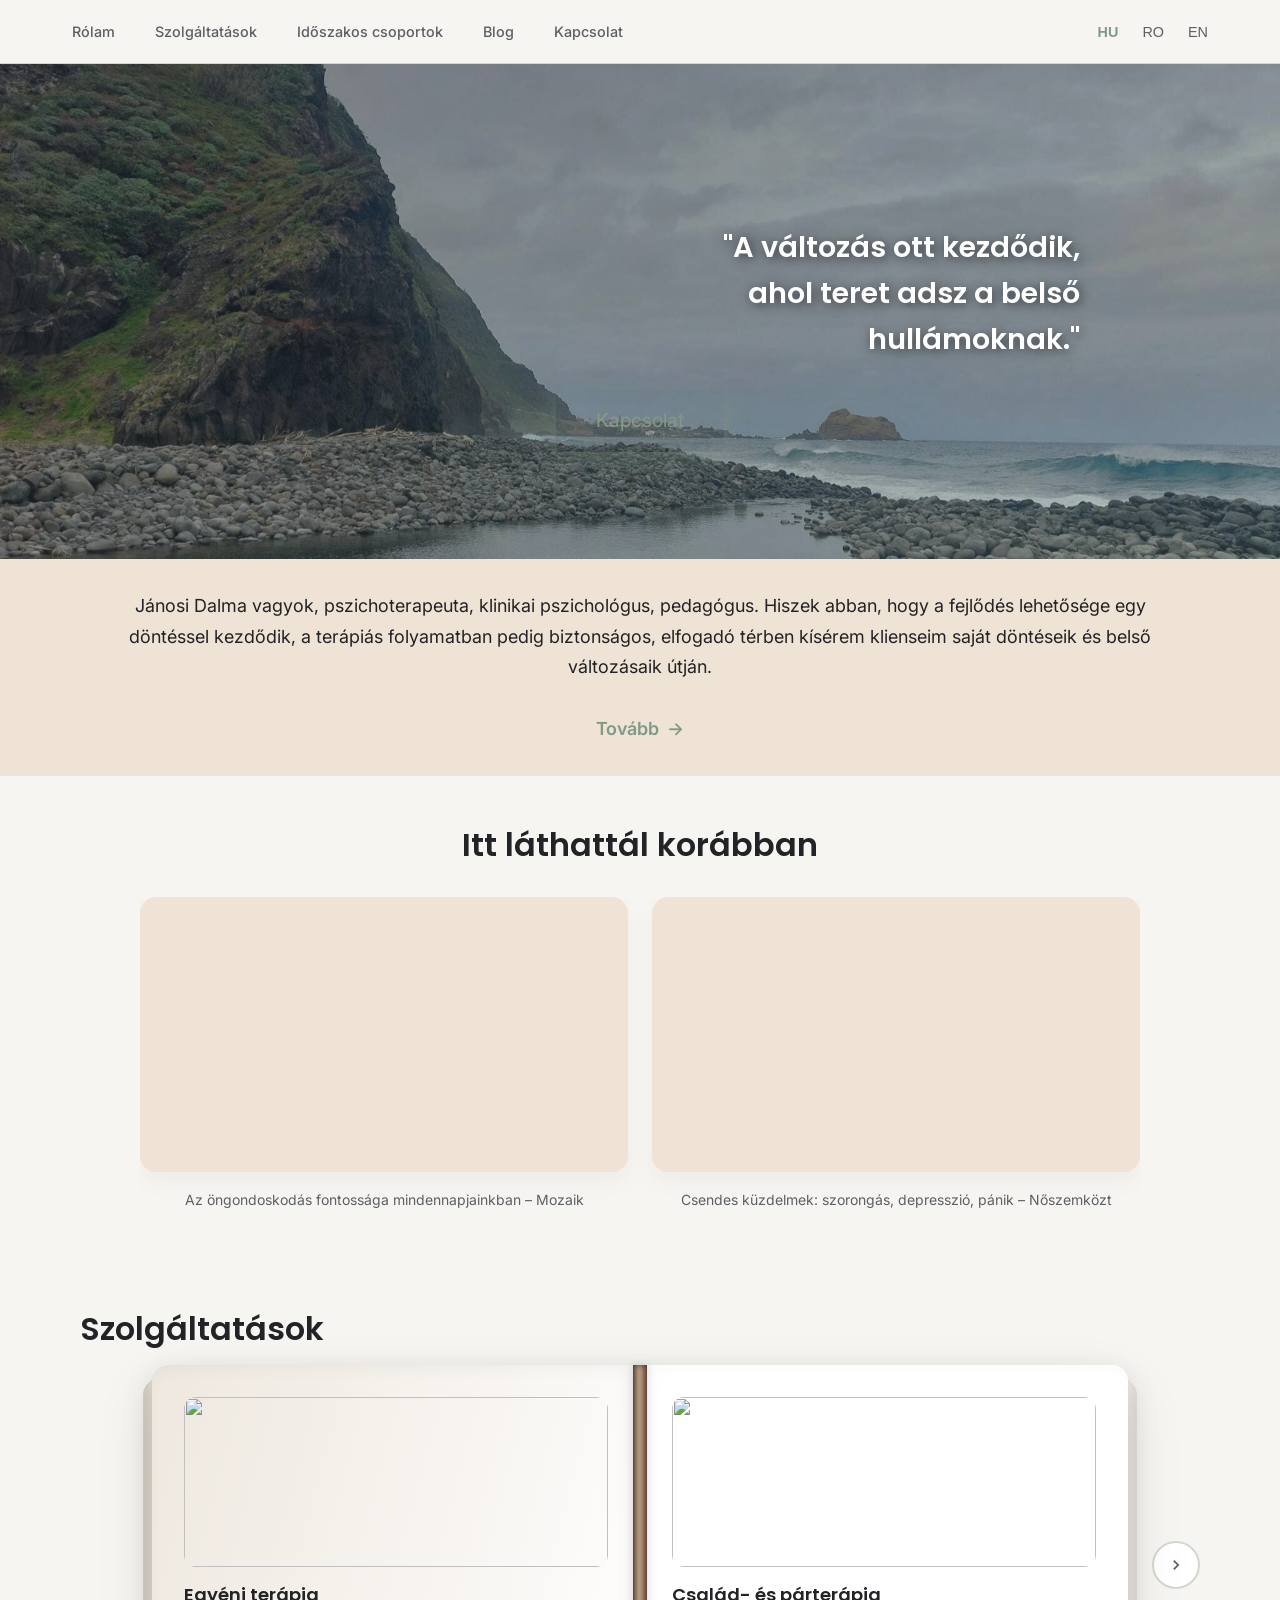
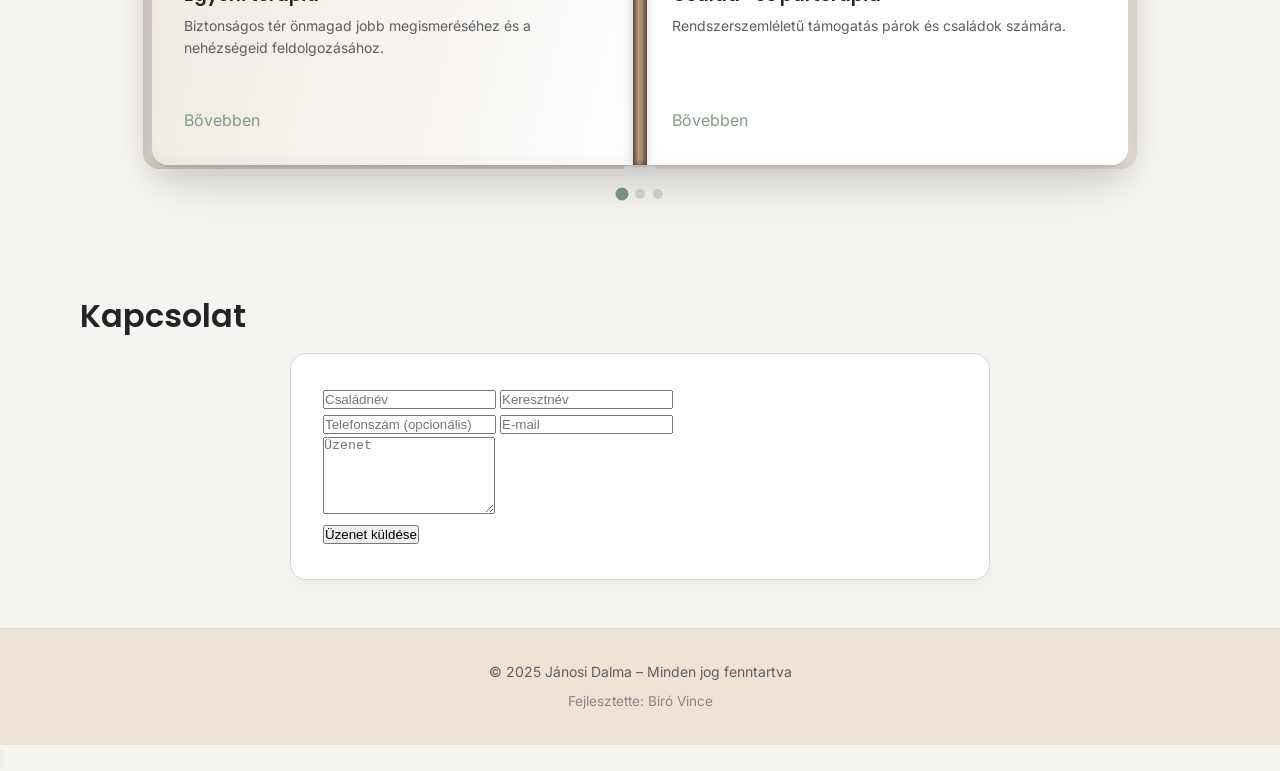
==== index.html @ b5131b72 "feat: szolgáltatások átstrukturálása, új oldalak és árak frissítése - Egyéni pszichoterápia + Egyéni" ====
<!DOCTYPE html>
<html lang="hu">
<head>
  <meta charset="UTF-8">
  <meta name="viewport" content="width=device-width, initial-scale=1.0">
  <meta name="description" content="Dr. Jánosi Dalma - Pszichoterapeuta, klinikai pszichológus. Rendszerszemléletű családterápia, egyéni és párterápia Marosvásárhelyen és online.">
  <meta name="keywords" content="pszichoterápia, családterápia, párterápia, online terápia, Marosvásárhely">
  <meta name="author" content="Dr. Jánosi Dalma">
  
  <!-- Resource Hints for Performance -->
  <link rel="dns-prefetch" href="https://fonts.googleapis.com">
  <link rel="dns-prefetch" href="https://cdn.jsdelivr.net">
  <link rel="preconnect" href="https://fonts.googleapis.com" crossorigin>
  <link rel="preconnect" href="https://fonts.gstatic.com" crossorigin>
  
  <!-- Preload Critical Assets -->
  <link rel="preload" href="css/main.css" as="style">
  <link rel="preload" href="js/main.js" as="script">
  <link rel="preload" href="lang.json" as="fetch" crossorigin>
  
  <!-- Open Graph meta tags -->
  <meta property="og:title" content="Dr. Jánosi Dalma - Pszichoterápia">
  <meta property="og:description" content="Rendszerszemléletű családterápia, egyéni és párterápia">
  <meta property="og:type" content="website">
  <meta property="og:url" content="https://yourdomain.com">
  <meta property="og:image" content="images/og-image.jpg">
  
  <!-- Theme Color -->
  <meta name="theme-color" content="#819A88">
  
  <title data-key="meta_title">Pszichoterápia – Jánosi Dalma</title>
  
  <!-- Critical CSS Inline (if needed) -->
  <style>
    /* Critical CSS for above-the-fold content */
    :root {
      --bg-main: #F7F5F2;
      --text-main: #222326;
      --accent-main: #819A88;
    }
    body { 
      margin: 0; 
      font-family: -apple-system, BlinkMacSystemFont, "Segoe UI", sans-serif;
      background: var(--bg-main);
      color: var(--text-main);
    }
    .header {
      position: sticky;
      top: 0;
      background: var(--bg-main);
      z-index: 1020;
    }
  </style>
  
  <!-- Main CSS -->
  <link rel="stylesheet" href="css/main.css">
  
  <!-- Favicon -->
  <link rel="icon" type="image/png" href="images/favicon.png">
  <link rel="apple-touch-icon" href="images/apple-touch-icon.png">
</head>

<body>

<!-- Skip Link for Accessibility -->
<a href="#main-content" class="skip-link">Ugrás a tartalomhoz</a>

<!-- HEADER -->
<header class="header">
  <div class="container header-inner">

    <nav class="nav-desktop nav-left">
      <a href="about.html" data-key="nav_about">Rólam</a>
      <a href="#services" data-key="nav_services">Szolgáltatások</a>
      <a href="service/periodic-groups.html" data-key="nav_periodic">Időszakos csoportok</a>
      <a href="./blog.html" data-key="nav_blog">Blog</a>
      <a href="#contact" data-key="nav_contact">Kapcsolat</a>
    </nav>

    <!-- NYELVVÁLTÓ -->
    <div class="lang-switcher">
      <button data-lang="hu" aria-label="Magyar">HU</button>
      <button data-lang="ro" aria-label="Română">RO</button>
      <button data-lang="en" aria-label="English">EN</button>
    </div>

    <button class="nav-toggle" id="menuBtn" aria-label="Menü megnyitása" aria-expanded="false">
      <svg class="hamburger-icon" viewBox="0 0 24 24" width="28" height="28">
        <path class="line line-1" d="M3 6h18"/>
        <path class="line line-2" d="M3 12h18"/>
        <path class="line line-3" d="M3 18h18"/>
      </svg>
    </button>
  </div>

  <nav class="nav-mobile" id="mobileMenu" aria-label="Mobil navigáció">
    <a href="about.html" data-key="nav_about">Rólam</a>
    <a href="#services" data-key="nav_services">Szolgáltatások</a>
    <a href="service/periodic-groups.html" data-key="nav_periodic">Időszakos csoportok</a>
    <a href="blog.html" data-key="nav_blog">Blog</a>
    <a href="#contact" data-key="nav_contact">Kapcsolat</a>
  </nav>
</header>

<!-- HERO - Teljes szélességű háttérkép -->
<section id="about" class="hero" style="background-image: url('images/profile.jpg');" role="banner">
  <div class="hero-overlay"></div>
  <div class="container hero-content">
    <a href="#contact" class="btn btn-primary btn-large hero-main-btn" data-key="hero_button">Kapcsolat</a>
    <div class="slogan-box">
      <p data-key="hero_slogan">"A változás ott kezdődik, ahol teret adsz magadnak."</p>
    </div>
  </div>
</section>

<!-- AFFIRMATION - Rövid bemutatkozó + Tovább link -->
<section class="affirmation" id="main-content">
  <div class="container">
    <p data-key="affirmation_intro">
      Jánosi Dalma vagyok, pszichoterapeuta, klinikai pszichológus, pedagógus. Hiszek abban, hogy a fejlődés lehetősége egy döntéssel kezdődik, a terápiás folyamatban pedig biztonságos, elfogadó térben kísérem klienseim saját döntéseik és belső változásaik útján.
    </p>
    <a href="about.html" class="read-more-link" data-key="read_more">Tovább</a>
  </div>
</section>

<!-- TV SZEREPLÉSEK -->
<section id="tv-appearances" class="tv-appearances">
  <div class="container">
    <h2 data-key="tv_title">Itt láthattál korábban</h2>
    <div class="video-carousel">
      <button class="carousel-btn carousel-prev hidden" aria-label="Előző videók">
        <svg xmlns="http://www.w3.org/2000/svg" viewBox="0 0 24 24" width="20" height="20"><path d="M15.41 7.41L14 6l-6 6 6 6 1.41-1.41L10.83 12z"/></svg>
      </button>
      <div class="carousel-window">
        <div class="carousel-track">

          <div class="video-item">
            <div class="video-wrapper">
              <iframe
                src="https://www.youtube-nocookie.com/embed/m9t6IFTTZJQ"
                title="Az öngondoskodás fontossága mindennapjainkban – Mozaik"
                allow="accelerometer; autoplay; clipboard-write; encrypted-media; gyroscope; picture-in-picture"
                allowfullscreen
                loading="lazy">
              </iframe>
            </div>
            <p class="video-caption">Az öngondoskodás fontossága mindennapjainkban – Mozaik</p>
          </div>

          <div class="video-item">
            <div class="video-wrapper">
              <iframe
                src="https://www.youtube-nocookie.com/embed/FPe6UmQHknk"
                title="Csendes küzdelmek: szorongás, depresszió, pánik – Nőszemközt"
                allow="accelerometer; autoplay; clipboard-write; encrypted-media; gyroscope; picture-in-picture"
                allowfullscreen
                loading="lazy">
              </iframe>
            </div>
            <p class="video-caption">Csendes küzdelmek: szorongás, depresszió, pánik – Nőszemközt</p>
          </div>

        </div>
      </div>
      <button class="carousel-btn carousel-next hidden" aria-label="Következő videók">
        <svg xmlns="http://www.w3.org/2000/svg" viewBox="0 0 24 24" width="20" height="20"><path d="M10 6L8.59 7.41 13.17 12l-4.58 4.59L10 18l6-6z"/></svg>
      </button>
    </div>
  </div>
</section>

<!-- SZOLGÁLTATÁSOK -->
<section id="services" class="services">
  <div class="container">
    <h2 data-key="services_title">Szolgáltatások</h2>

    <div class="book-wrapper">
      <button class="book-nav-btn book-prev hidden" aria-label="Előző oldal">
        <svg xmlns="http://www.w3.org/2000/svg" viewBox="0 0 24 24" width="20" height="20"><path d="M15.41 7.41L14 6l-6 6 6 6 1.41-1.41L10.83 12z"/></svg>
      </button>
      <div class="book-frame">
        <div class="book" id="servicesBook">
          <div class="book-page book-left" id="bookLeft"></div>
          <div class="book-page book-right-bg" id="bookRightBg"></div>
          <div class="book-spine-bar"></div>
          <div class="book-flip" id="bookFlip">
            <div class="book-flip-side book-flip-front" id="bookFlipFront"></div>
            <div class="book-flip-side book-flip-back" id="bookFlipBack"></div>
          </div>
        </div>
      </div>
      <button class="book-nav-btn book-next" aria-label="Következő oldal">
        <svg xmlns="http://www.w3.org/2000/svg" viewBox="0 0 24 24" width="20" height="20"><path d="M10 6L8.59 7.41 13.17 12l-4.58 4.59L10 18l6-6z"/></svg>
      </button>
    </div>
    <div class="book-dots" id="bookDots"></div>
    <div class="card-stack-wrapper" id="serviceCardStack"></div>
  </div>
</section>

<!-- KAPCSOLAT -->
<section id="contact" class="contact">
  <div class="container">
    <h2 data-key="contact_title">Kapcsolat</h2>

    <form id="contactForm" class="contact-form">

      <!-- Honeypot -->
      <div style="display:none;" aria-hidden="true">
        <label for="website">Ne töltsd ki ezt a mezőt</label>
        <input type="text" id="website" name="website" tabindex="-1" autocomplete="off">
      </div>

      <div class="form-row two-cols">
        <input type="text" name="lastname" data-key-placeholder="form_lastname" required aria-label="Családnév">
        <input type="text" name="firstname" data-key-placeholder="form_firstname" required aria-label="Keresztnév">
      </div>

      <div class="form-row two-cols">
        <input type="tel" name="phone" data-key-placeholder="form_phone" aria-label="Telefonszám">
        <input type="email" name="email" data-key-placeholder="form_email" required aria-label="E-mail cím">
      </div>

      <div class="form-row">
        <textarea name="message" rows="5" data-key-placeholder="form_message" required aria-label="Üzenet"></textarea>
      </div>

      <div class="form-row">
        <button type="submit" class="btn btn-primary form-submit" data-key="form_submit">Üzenet küldése</button>
      </div>

    </form>

  </div>
</section>

<!-- FOOTER -->
<footer class="footer">
  <div class="container">
    <span data-key="footer_text">© 2025 Jánosi Dalma – Minden jog fenntartva</span>
    <div class="footer-credit">
      <a href="mailto:birovince@yahoo.com" data-key="footer_dev"></a>
    </div>
  </div>
</footer>

<!-- Scripts - Async/Defer for Performance -->
<script src="js/main.js" defer></script>

</body>
</html>
---- css/main.css ----
/* ===================================================
   MAIN.CSS - Moduláris CSS összefoglaló
   Jánosi Dalma - Pszichoterápia Website
   =================================================== */

/* Inter font importálása a Google Fonts-ról */
@import url('https://fonts.googleapis.com/css2?family=Inter:wght@300;400;500;600;700&family=Poppins:wght@400;500;600;700&display=swap');

/* Alapvető stílusok és változók */
@import 'base.css';

/* Layout és szerkezet */
@import 'layout.css';

/* Újrafelhasználható komponensek */
@import 'components.css';

/* Utility clasok */
@import 'utilities.css';

/* ===================================================
   EGYÉNI KIEGÉSZÍTÉSEK
   =================================================== */

/* Smooth scroll enhancement */
html {
  scroll-padding-top: 80px;
}

/* Print styles */
@media print {
  .header,
  .footer,
  .theme-toggle,
  .nav-mobile,
  .lang-switcher {
    display: none !important;
  }
  
  body {
    background: white;
    color: black;
  }
  
  a {
    text-decoration: underline;
  }
}

/* Reduce motion for accessibility */
@media (prefers-reduced-motion: reduce) {
  *,
  *::before,
  *::after {
    animation-duration: 0.01ms !important;
    animation-iteration-count: 1 !important;
    transition-duration: 0.01ms !important;
  }
}

/* High contrast mode support */
@media (prefers-contrast: high) {
  :root {
    --border-subtle: #000;
    --shadow-soft: none;
    --shadow-medium: none;
  }
}

/* Scroll-to-top button */
.scroll-to-top {
  position: fixed;
  bottom: 2rem;
  left: 2rem;
  width: 50px;
  height: 50px;
  border-radius: 50%;
  background: var(--accent-main);
  border: none;
  cursor: pointer;
  display: none;
  align-items: center;
  justify-content: center;
  box-shadow: var(--shadow-medium);
  transition: all var(--transition-smooth);
  z-index: var(--z-fixed);
  opacity: 0;
}

.scroll-to-top.visible {
  display: flex;
  opacity: 1;
}

.scroll-to-top:hover {
  transform: translateY(-3px);
  background: var(--accent-hover);
}

.scroll-to-top svg {
  width: 24px;
  height: 24px;
  fill: white;
}

/* Custom scrollbar */
::-webkit-scrollbar {
  width: 12px;
  height: 12px;
}

::-webkit-scrollbar-track {
  background: var(--bg-main);
}

::-webkit-scrollbar-thumb {
  background: var(--accent-soft);
  border-radius: 6px;
  border: 2px solid var(--bg-main);
}

::-webkit-scrollbar-thumb:hover {
  background: var(--accent-main);
}

/* Firefox scrollbar */
* {
  scrollbar-width: thin;
  scrollbar-color: var(--accent-soft) var(--bg-main);
}

/* No results message */
.no-results {
  text-align: center;
  padding: var(--spacing-xl);
  color: var(--text-muted);
  font-size: var(--font-size-lg);
}

.no-results svg {
  width: 64px;
  height: 64px;
  margin: 0 auto var(--spacing-md);
  opacity: 0.3;
}

/* =================================================================
   SZOLGÁLTATÁS OLDALAK KIEGÉSZÍTÉSEK
   ================================================================= */

/* Bal oldali szöveges tartalom formázása */
.left p {
  font-size: 1.1rem;
  line-height: 1.7;
  margin-bottom: 1.5rem;
  text-align: justify;
  text-justify: inter-word;
}

/* Info-box h3 stílus */
.info-box h3 {
  font-family: "Poppins", sans-serif;
  font-size: 1.3rem;
  margin-top: 0;
  margin-bottom: 1rem;
}

.info-box p {
  margin: 0.8rem 0;
  font-size: 1rem;
  line-height: 1.6;
}

.info-box strong {
  color: var(--accent-main);
  font-weight: 600;
}

/* Mobilon info-box felül */
@media (max-width: 899px) {
  .two-columns {
    grid-template-columns: 1fr;
  }
}

/* =================================================================
   TV SZEREPLÉSEK SLIDER
   ================================================================= */

.tv-appearances {
  background: var(--bg-main);
}

.tv-appearances h2 {
  text-align: center;
  margin-bottom: var(--spacing-lg);
}

.video-carousel {
  display: flex;
  align-items: center;
  gap: var(--spacing-sm);
}

.carousel-window {
  flex: 1;
  overflow: hidden;
}

.carousel-track {
  display: flex;
  gap: var(--spacing-md);
  transition: transform 0.4s cubic-bezier(0.4, 0, 0.2, 1);
}

.video-item {
  flex-shrink: 0;
  min-width: 0;
}

.video-wrapper {
  position: relative;
  padding-bottom: 56.25%;
  height: 0;
  overflow: hidden;
  border-radius: var(--radius-card);
  background: var(--bg-beige);
  box-shadow: var(--shadow-soft);
}

.video-wrapper iframe {
  position: absolute;
  top: 0;
  left: 0;
  width: 100%;
  height: 100%;
  border: none;
}

.video-caption {
  text-align: center;
  margin-top: var(--spacing-sm);
  margin-bottom: 0;
  color: var(--text-muted);
  font-size: var(--font-size-sm);
}

.carousel-btn {
  flex-shrink: 0;
  background: var(--bg-surface);
  border: 2px solid var(--border-subtle);
  border-radius: 50%;
  width: 44px;
  height: 44px;
  display: flex;
  align-items: center;
  justify-content: center;
  cursor: pointer;
  transition: all var(--transition-smooth);
}

.carousel-btn:hover {
  background: var(--accent-main);
  border-color: var(--accent-main);
}

.carousel-btn svg {
  fill: var(--text-muted);
  transition: fill var(--transition-fast);
}

.carousel-btn:hover svg {
  fill: white;
}

.carousel-btn.hidden {
  visibility: hidden;
  pointer-events: none;
}

/* =================================================================
   SZOLGÁLTATÁSOK KÖNYV
   ================================================================= */

.book-wrapper {
  display: flex;
  align-items: center;
  gap: var(--spacing-md);
}

/* --- Keretező elem: lapszél-rétegek itt jelennek meg --- */
.book-frame {
  flex: 1;
  position: relative;
}

/* Bal oldal: már átforgatott lapok */
.book-frame::before {
  content: '';
  position: absolute;
  top: 5px;
  left: 0;
  width: calc(50% - 7px);
  height: calc(100% - 10px);
  background: linear-gradient(to right, #e8e2d8, #f0ece5);
  border-radius: var(--radius-card) 0 0 var(--radius-card);
  z-index: 0;
  box-shadow:
    -3px 3px 0 0 #e3ddd3,
    -6px 6px 0 0 #ddd7cc,
    -9px 9px 0 0 #d8d2c6;
}

/* Jobb oldal: még lapozatlan lapok */
.book-frame::after {
  content: '';
  position: absolute;
  top: 5px;
  right: 0;
  width: calc(50% - 7px);
  height: calc(100% - 10px);
  background: #f5f2ee;
  border-radius: 0 var(--radius-card) var(--radius-card) 0;
  z-index: 0;
  box-shadow:
    3px 3px 0 0 #f0ece7,
    6px 6px 0 0 #ece7e1,
    9px 9px 0 0 #e8e2db;
}

/* --- A könyv maga --- */
.book {
  position: relative;
  z-index: 1;
  display: flex;
  perspective: 2500px;
  min-height: 400px;
  border-radius: var(--radius-card);
  box-shadow:
    0 2px 0 0 rgba(0,0,0,0.06),
    0 10px 30px rgba(0,0,0,0.12),
    0 24px 60px rgba(0,0,0,0.10);
}

.book-page {
  flex: 1;
  padding: var(--spacing-lg);
  position: relative;
  z-index: 1;
}

.book-left {
  background: linear-gradient(105deg, #eee8df 0%, #f8f5f1 60%, var(--bg-surface) 100%);
  border-radius: var(--radius-card) 0 0 var(--radius-card);
  box-shadow: inset -8px 0 20px rgba(0,0,0,0.06);
}

.book-right-bg {
  background: var(--bg-surface);
  border-radius: 0 var(--radius-card) var(--radius-card) 0;
  box-shadow: inset 8px 0 20px rgba(0,0,0,0.03);
}

/* Könyvgerinc */
.book-spine-bar {
  position: absolute;
  top: 0;
  left: calc(50% - 7px);
  width: 14px;
  height: 100%;
  z-index: 8;
  pointer-events: none;
  background: linear-gradient(to right,
    #7a6454 0%,
    #a88870 20%,
    #c0a488 40%,
    #b89880 60%,
    #a07860 80%,
    #886050 100%
  );
  box-shadow:
    inset 3px 0 6px rgba(0,0,0,0.3),
    inset -3px 0 6px rgba(0,0,0,0.3),
    0 0 8px rgba(0,0,0,0.15);
}

/* Lapozó elem */
.book-flip {
  position: absolute;
  top: 0;
  height: 100%;
  width: 50%;
  transform-style: preserve-3d;
  transition: transform 0.7s cubic-bezier(0.645, 0.045, 0.355, 1);
  z-index: 10;
  display: none;
}

.book-flip-side {
  position: absolute;
  inset: 0;
  padding: var(--spacing-lg);
  backface-visibility: hidden;
  -webkit-backface-visibility: hidden;
}

.book-flip-front {
  background: var(--bg-surface);
  border-radius: 0 var(--radius-card) var(--radius-card) 0;
  box-shadow: inset 8px 0 20px rgba(0,0,0,0.03);
}

.book-flip-back {
  transform: rotateY(180deg);
  background: linear-gradient(105deg, #eee8df 0%, #f8f5f1 60%, var(--bg-surface) 100%);
  border-radius: var(--radius-card) 0 0 var(--radius-card);
  box-shadow: inset -8px 0 20px rgba(0,0,0,0.06);
}

/* Oldal tartalom */
.book-page-inner {
  display: flex;
  flex-direction: column;
  height: 100%;
}

.book-page-inner img {
  width: 100%;
  height: 170px;
  object-fit: cover;
  border-radius: var(--radius-md);
  margin-bottom: var(--spacing-sm);
}

.book-page-inner h3 {
  font-size: var(--font-size-lg);
  line-height: 1.3;
  margin-bottom: var(--spacing-xs);
}

.book-page-inner p {
  color: var(--text-muted);
  font-size: var(--font-size-sm);
  line-height: 1.6;
  flex: 1;
  margin-bottom: var(--spacing-sm);
}

.book-page-inner .btn {
  align-self: flex-start;
}

/* Navigáció */
.book-nav-btn {
  flex-shrink: 0;
  background: var(--bg-surface);
  border: 2px solid var(--border-subtle);
  border-radius: 50%;
  width: 48px;
  height: 48px;
  display: flex;
  align-items: center;
  justify-content: center;
  cursor: pointer;
  transition: all var(--transition-smooth);
}

.book-nav-btn:hover {
  background: var(--accent-main);
  border-color: var(--accent-main);
}

.book-nav-btn svg {
  fill: var(--text-muted);
  transition: fill var(--transition-fast);
}

.book-nav-btn:hover svg {
  fill: white;
}

.book-nav-btn.hidden {
  visibility: hidden;
  pointer-events: none;
}

/* Pontok */
.book-dots {
  display: flex;
  justify-content: center;
  gap: 0.5rem;
  margin-top: var(--spacing-md);
}

.book-dot {
  width: 10px;
  height: 10px;
  border-radius: 50%;
  background: var(--border-subtle);
  border: none;
  cursor: pointer;
  padding: 0;
  transition: background var(--transition-fast), transform var(--transition-fast);
}

.book-dot.active {
  background: var(--accent-main);
  transform: scale(1.3);
}

.book-dot:hover:not(.active) {
  background: var(--accent-soft);
}

@media (max-width: 700px) {
  .book-frame::before,
  .book-frame::after {
    display: none;
  }

  .book-right-bg {
    display: none;
  }

  .book-left {
    border-right: none;
    background: var(--bg-surface);
    border-radius: var(--radius-card);
  }

  .book-spine-bar {
    display: none;
  }

  .book-flip {
    display: none !important;
  }

  /* Könyv elrejtése mobilon */
  .book-wrapper,
  .book-dots {
    display: none !important;
  }
}

/* =================================================================
   SZOLGÁLTATÁSOK KÁRTYAPAKLI (mobil nézet)
   ================================================================= */

.card-stack-wrapper {
  display: none; /* desktop: rejtett */
}

@media (max-width: 700px) {
  .card-stack-wrapper {
    display: block;
    position: relative;
    height: 450px;
    max-width: 340px;
    margin: 0 auto;
  }
}

/* Kártyalap */
.svc-card {
  position: absolute;
  inset: 0 0 auto 0;
  width: 100%;
  height: 420px;
  background: var(--bg-surface);
  border-radius: var(--radius-card);
  box-shadow: 0 6px 24px rgba(0,0,0,0.13), 0 2px 8px rgba(0,0,0,0.07);
  overflow: hidden;
  cursor: default;
  will-change: transform, opacity;
  user-select: none;
  -webkit-user-select: none;
  touch-action: pan-y;
  padding: var(--spacing-sm);
}

.svc-card img {
  width: 100%;
  height: 150px;
  object-fit: cover;
  display: block;
  border-radius: var(--radius-md);
  margin-bottom: var(--spacing-xs);
  pointer-events: none;
  -webkit-user-drag: none;
}

.svc-card-body {
  padding: var(--spacing-xs) 0 0;
}

.svc-card-body h3 {
  font-size: var(--font-size-lg);
  margin: 0 0 var(--spacing-xs);
  line-height: 1.3;
}

.svc-card-body p {
  color: var(--text-muted);
  font-size: var(--font-size-sm);
  line-height: 1.6;
  margin: 0;
  display: -webkit-box;
  -webkit-line-clamp: 3;
  -webkit-box-orient: vertical;
  overflow: hidden;
}

/* Húzd el tipp */
.svc-swipe-hint {
  display: none;
}

@media (max-width: 700px) {
  .svc-swipe-hint {
    display: block;
    text-align: center;
    margin-top: 0.5rem;
    color: var(--text-muted);
    font-size: 0.78rem;
    opacity: 0.6;
    pointer-events: none;
  }
}

/* Részletek panel */
.svc-detail-overlay {
  position: absolute;
  inset: 0;
  background: var(--bg-surface);
  border-radius: var(--radius-card);
  z-index: 20;
  overflow-y: auto;
  overscroll-behavior: contain;
  transform: translateY(24px) scale(0.97);
  opacity: 0;
  pointer-events: none;
  transition: transform 0.3s cubic-bezier(0.4,0,0.2,1), opacity 0.3s ease;
  box-shadow: 0 10px 40px rgba(0,0,0,0.18);
}

.svc-detail-overlay.open {
  transform: translateY(0) scale(1);
  opacity: 1;
  pointer-events: all;
}

.svc-detail-close {
  position: absolute;
  top: 0.6rem;
  right: 0.6rem;
  background: rgba(0,0,0,0.07);
  border: none;
  border-radius: 50%;
  width: 34px;
  height: 34px;
  cursor: pointer;
  display: flex;
  align-items: center;
  justify-content: center;
  z-index: 21;
  transition: background var(--transition-fast);
  flex-shrink: 0;
}

.svc-detail-close:hover {
  background: rgba(0,0,0,0.14);
}

.svc-detail-close svg {
  fill: var(--text-main);
}

.svc-detail-overlay .svc-detail-cover {
  width: 100%;
  height: 155px;
  object-fit: cover;
  display: block;
}

.svc-detail-body {
  padding: var(--spacing-md);
  padding-top: var(--spacing-sm);
}

.svc-detail-body h3 {
  font-size: var(--font-size-lg);
  margin: 0 0 var(--spacing-xs);
  padding-right: 2rem;
  line-height: 1.3;
}

.svc-detail-body p {
  color: var(--text-muted);
  font-size: var(--font-size-sm);
  line-height: 1.65;
  margin-bottom: var(--spacing-md);
}
---- css/main.css ----
/* ===================================================
   MAIN.CSS - Moduláris CSS összefoglaló
   Jánosi Dalma - Pszichoterápia Website
   =================================================== */

/* Inter font importálása a Google Fonts-ról */
@import url('https://fonts.googleapis.com/css2?family=Inter:wght@300;400;500;600;700&family=Poppins:wght@400;500;600;700&display=swap');

/* Alapvető stílusok és változók */
@import 'base.css';

/* Layout és szerkezet */
@import 'layout.css';

/* Újrafelhasználható komponensek */
@import 'components.css';

/* Utility clasok */
@import 'utilities.css';

/* ===================================================
   EGYÉNI KIEGÉSZÍTÉSEK
   =================================================== */

/* Smooth scroll enhancement */
html {
  scroll-padding-top: 80px;
}

/* Print styles */
@media print {
  .header,
  .footer,
  .theme-toggle,
  .nav-mobile,
  .lang-switcher {
    display: none !important;
  }
  
  body {
    background: white;
    color: black;
  }
  
  a {
    text-decoration: underline;
  }
}

/* Reduce motion for accessibility */
@media (prefers-reduced-motion: reduce) {
  *,
  *::before,
  *::after {
    animation-duration: 0.01ms !important;
    animation-iteration-count: 1 !important;
    transition-duration: 0.01ms !important;
  }
}

/* High contrast mode support */
@media (prefers-contrast: high) {
  :root {
    --border-subtle: #000;
    --shadow-soft: none;
    --shadow-medium: none;
  }
}

/* Scroll-to-top button */
.scroll-to-top {
  position: fixed;
  bottom: 2rem;
  left: 2rem;
  width: 50px;
  height: 50px;
  border-radius: 50%;
  background: var(--accent-main);
  border: none;
  cursor: pointer;
  display: none;
  align-items: center;
  justify-content: center;
  box-shadow: var(--shadow-medium);
  transition: all var(--transition-smooth);
  z-index: var(--z-fixed);
  opacity: 0;
}

.scroll-to-top.visible {
  display: flex;
  opacity: 1;
}

.scroll-to-top:hover {
  transform: translateY(-3px);
  background: var(--accent-hover);
}

.scroll-to-top svg {
  width: 24px;
  height: 24px;
  fill: white;
}

/* Custom scrollbar */
::-webkit-scrollbar {
  width: 12px;
  height: 12px;
}

::-webkit-scrollbar-track {
  background: var(--bg-main);
}

::-webkit-scrollbar-thumb {
  background: var(--accent-soft);
  border-radius: 6px;
  border: 2px solid var(--bg-main);
}

::-webkit-scrollbar-thumb:hover {
  background: var(--accent-main);
}

/* Firefox scrollbar */
* {
  scrollbar-width: thin;
  scrollbar-color: var(--accent-soft) var(--bg-main);
}

/* No results message */
.no-results {
  text-align: center;
  padding: var(--spacing-xl);
  color: var(--text-muted);
  font-size: var(--font-size-lg);
}

.no-results svg {
  width: 64px;
  height: 64px;
  margin: 0 auto var(--spacing-md);
  opacity: 0.3;
}

/* =================================================================
   SZOLGÁLTATÁS OLDALAK KIEGÉSZÍTÉSEK
   ================================================================= */

/* Bal oldali szöveges tartalom formázása */
.left p {
  font-size: 1.1rem;
  line-height: 1.7;
  margin-bottom: 1.5rem;
  text-align: justify;
  text-justify: inter-word;
}

/* Info-box h3 stílus */
.info-box h3 {
  font-family: "Poppins", sans-serif;
  font-size: 1.3rem;
  margin-top: 0;
  margin-bottom: 1rem;
}

.info-box p {
  margin: 0.8rem 0;
  font-size: 1rem;
  line-height: 1.6;
}

.info-box strong {
  color: var(--accent-main);
  font-weight: 600;
}

/* Mobilon info-box felül */
@media (max-width: 899px) {
  .two-columns {
    grid-template-columns: 1fr;
  }
}

/* =================================================================
   TV SZEREPLÉSEK SLIDER
   ================================================================= */

.tv-appearances {
  background: var(--bg-main);
}

.tv-appearances h2 {
  text-align: center;
  margin-bottom: var(--spacing-lg);
}

.video-carousel {
  display: flex;
  align-items: center;
  gap: var(--spacing-sm);
}

.carousel-window {
  flex: 1;
  overflow: hidden;
}

.carousel-track {
  display: flex;
  gap: var(--spacing-md);
  transition: transform 0.4s cubic-bezier(0.4, 0, 0.2, 1);
}

.video-item {
  flex-shrink: 0;
  min-width: 0;
}

.video-wrapper {
  position: relative;
  padding-bottom: 56.25%;
  height: 0;
  overflow: hidden;
  border-radius: var(--radius-card);
  background: var(--bg-beige);
  box-shadow: var(--shadow-soft);
}

.video-wrapper iframe {
  position: absolute;
  top: 0;
  left: 0;
  width: 100%;
  height: 100%;
  border: none;
}

.video-caption {
  text-align: center;
  margin-top: var(--spacing-sm);
  margin-bottom: 0;
  color: var(--text-muted);
  font-size: var(--font-size-sm);
}

.carousel-btn {
  flex-shrink: 0;
  background: var(--bg-surface);
  border: 2px solid var(--border-subtle);
  border-radius: 50%;
  width: 44px;
  height: 44px;
  display: flex;
  align-items: center;
  justify-content: center;
  cursor: pointer;
  transition: all var(--transition-smooth);
}

.carousel-btn:hover {
  background: var(--accent-main);
  border-color: var(--accent-main);
}

.carousel-btn svg {
  fill: var(--text-muted);
  transition: fill var(--transition-fast);
}

.carousel-btn:hover svg {
  fill: white;
}

.carousel-btn.hidden {
  visibility: hidden;
  pointer-events: none;
}

/* =================================================================
   SZOLGÁLTATÁSOK KÖNYV
   ================================================================= */

.book-wrapper {
  display: flex;
  align-items: center;
  gap: var(--spacing-md);
}

/* --- Keretező elem: lapszél-rétegek itt jelennek meg --- */
.book-frame {
  flex: 1;
  position: relative;
}

/* Bal oldal: már átforgatott lapok */
.book-frame::before {
  content: '';
  position: absolute;
  top: 5px;
  left: 0;
  width: calc(50% - 7px);
  height: calc(100% - 10px);
  background: linear-gradient(to right, #e8e2d8, #f0ece5);
  border-radius: var(--radius-card) 0 0 var(--radius-card);
  z-index: 0;
  box-shadow:
    -3px 3px 0 0 #e3ddd3,
    -6px 6px 0 0 #ddd7cc,
    -9px 9px 0 0 #d8d2c6;
}

/* Jobb oldal: még lapozatlan lapok */
.book-frame::after {
  content: '';
  position: absolute;
  top: 5px;
  right: 0;
  width: calc(50% - 7px);
  height: calc(100% - 10px);
  background: #f5f2ee;
  border-radius: 0 var(--radius-card) var(--radius-card) 0;
  z-index: 0;
  box-shadow:
    3px 3px 0 0 #f0ece7,
    6px 6px 0 0 #ece7e1,
    9px 9px 0 0 #e8e2db;
}

/* --- A könyv maga --- */
.book {
  position: relative;
  z-index: 1;
  display: flex;
  perspective: 2500px;
  min-height: 400px;
  border-radius: var(--radius-card);
  box-shadow:
    0 2px 0 0 rgba(0,0,0,0.06),
    0 10px 30px rgba(0,0,0,0.12),
    0 24px 60px rgba(0,0,0,0.10);
}

.book-page {
  flex: 1;
  padding: var(--spacing-lg);
  position: relative;
  z-index: 1;
}

.book-left {
  background: linear-gradient(105deg, #eee8df 0%, #f8f5f1 60%, var(--bg-surface) 100%);
  border-radius: var(--radius-card) 0 0 var(--radius-card);
  box-shadow: inset -8px 0 20px rgba(0,0,0,0.06);
}

.book-right-bg {
  background: var(--bg-surface);
  border-radius: 0 var(--radius-card) var(--radius-card) 0;
  box-shadow: inset 8px 0 20px rgba(0,0,0,0.03);
}

/* Könyvgerinc */
.book-spine-bar {
  position: absolute;
  top: 0;
  left: calc(50% - 7px);
  width: 14px;
  height: 100%;
  z-index: 8;
  pointer-events: none;
  background: linear-gradient(to right,
    #7a6454 0%,
    #a88870 20%,
    #c0a488 40%,
    #b89880 60%,
    #a07860 80%,
    #886050 100%
  );
  box-shadow:
    inset 3px 0 6px rgba(0,0,0,0.3),
    inset -3px 0 6px rgba(0,0,0,0.3),
    0 0 8px rgba(0,0,0,0.15);
}

/* Lapozó elem */
.book-flip {
  position: absolute;
  top: 0;
  height: 100%;
  width: 50%;
  transform-style: preserve-3d;
  transition: transform 0.7s cubic-bezier(0.645, 0.045, 0.355, 1);
  z-index: 10;
  display: none;
}

.book-flip-side {
  position: absolute;
  inset: 0;
  padding: var(--spacing-lg);
  backface-visibility: hidden;
  -webkit-backface-visibility: hidden;
}

.book-flip-front {
  background: var(--bg-surface);
  border-radius: 0 var(--radius-card) var(--radius-card) 0;
  box-shadow: inset 8px 0 20px rgba(0,0,0,0.03);
}

.book-flip-back {
  transform: rotateY(180deg);
  background: linear-gradient(105deg, #eee8df 0%, #f8f5f1 60%, var(--bg-surface) 100%);
  border-radius: var(--radius-card) 0 0 var(--radius-card);
  box-shadow: inset -8px 0 20px rgba(0,0,0,0.06);
}

/* Oldal tartalom */
.book-page-inner {
  display: flex;
  flex-direction: column;
  height: 100%;
}

.book-page-inner img {
  width: 100%;
  height: 170px;
  object-fit: cover;
  border-radius: var(--radius-md);
  margin-bottom: var(--spacing-sm);
}

.book-page-inner h3 {
  font-size: var(--font-size-lg);
  line-height: 1.3;
  margin-bottom: var(--spacing-xs);
}

.book-page-inner p {
  color: var(--text-muted);
  font-size: var(--font-size-sm);
  line-height: 1.6;
  flex: 1;
  margin-bottom: var(--spacing-sm);
}

.book-page-inner .btn {
  align-self: flex-start;
}

/* Navigáció */
.book-nav-btn {
  flex-shrink: 0;
  background: var(--bg-surface);
  border: 2px solid var(--border-subtle);
  border-radius: 50%;
  width: 48px;
  height: 48px;
  display: flex;
  align-items: center;
  justify-content: center;
  cursor: pointer;
  transition: all var(--transition-smooth);
}

.book-nav-btn:hover {
  background: var(--accent-main);
  border-color: var(--accent-main);
}

.book-nav-btn svg {
  fill: var(--text-muted);
  transition: fill var(--transition-fast);
}

.book-nav-btn:hover svg {
  fill: white;
}

.book-nav-btn.hidden {
  visibility: hidden;
  pointer-events: none;
}

/* Pontok */
.book-dots {
  display: flex;
  justify-content: center;
  gap: 0.5rem;
  margin-top: var(--spacing-md);
}

.book-dot {
  width: 10px;
  height: 10px;
  border-radius: 50%;
  background: var(--border-subtle);
  border: none;
  cursor: pointer;
  padding: 0;
  transition: background var(--transition-fast), transform var(--transition-fast);
}

.book-dot.active {
  background: var(--accent-main);
  transform: scale(1.3);
}

.book-dot:hover:not(.active) {
  background: var(--accent-soft);
}

@media (max-width: 700px) {
  .book-frame::before,
  .book-frame::after {
    display: none;
  }

  .book-right-bg {
    display: none;
  }

  .book-left {
    border-right: none;
    background: var(--bg-surface);
    border-radius: var(--radius-card);
  }

  .book-spine-bar {
    display: none;
  }

  .book-flip {
    display: none !important;
  }

  /* Könyv elrejtése mobilon */
  .book-wrapper,
  .book-dots {
    display: none !important;
  }
}

/* =================================================================
   SZOLGÁLTATÁSOK KÁRTYAPAKLI (mobil nézet)
   ================================================================= */

.card-stack-wrapper {
  display: none; /* desktop: rejtett */
}

@media (max-width: 700px) {
  .card-stack-wrapper {
    display: block;
    position: relative;
    height: 450px;
    max-width: 340px;
    margin: 0 auto;
  }
}

/* Kártyalap */
.svc-card {
  position: absolute;
  inset: 0 0 auto 0;
  width: 100%;
  height: 420px;
  background: var(--bg-surface);
  border-radius: var(--radius-card);
  box-shadow: 0 6px 24px rgba(0,0,0,0.13), 0 2px 8px rgba(0,0,0,0.07);
  overflow: hidden;
  cursor: default;
  will-change: transform, opacity;
  user-select: none;
  -webkit-user-select: none;
  touch-action: pan-y;
  padding: var(--spacing-sm);
}

.svc-card img {
  width: 100%;
  height: 150px;
  object-fit: cover;
  display: block;
  border-radius: var(--radius-md);
  margin-bottom: var(--spacing-xs);
  pointer-events: none;
  -webkit-user-drag: none;
}

.svc-card-body {
  padding: var(--spacing-xs) 0 0;
}

.svc-card-body h3 {
  font-size: var(--font-size-lg);
  margin: 0 0 var(--spacing-xs);
  line-height: 1.3;
}

.svc-card-body p {
  color: var(--text-muted);
  font-size: var(--font-size-sm);
  line-height: 1.6;
  margin: 0;
  display: -webkit-box;
  -webkit-line-clamp: 3;
  -webkit-box-orient: vertical;
  overflow: hidden;
}

/* Húzd el tipp */
.svc-swipe-hint {
  display: none;
}

@media (max-width: 700px) {
  .svc-swipe-hint {
    display: block;
    text-align: center;
    margin-top: 0.5rem;
    color: var(--text-muted);
    font-size: 0.78rem;
    opacity: 0.6;
    pointer-events: none;
  }
}

/* Részletek panel */
.svc-detail-overlay {
  position: absolute;
  inset: 0;
  background: var(--bg-surface);
  border-radius: var(--radius-card);
  z-index: 20;
  overflow-y: auto;
  overscroll-behavior: contain;
  transform: translateY(24px) scale(0.97);
  opacity: 0;
  pointer-events: none;
  transition: transform 0.3s cubic-bezier(0.4,0,0.2,1), opacity 0.3s ease;
  box-shadow: 0 10px 40px rgba(0,0,0,0.18);
}

.svc-detail-overlay.open {
  transform: translateY(0) scale(1);
  opacity: 1;
  pointer-events: all;
}

.svc-detail-close {
  position: absolute;
  top: 0.6rem;
  right: 0.6rem;
  background: rgba(0,0,0,0.07);
  border: none;
  border-radius: 50%;
  width: 34px;
  height: 34px;
  cursor: pointer;
  display: flex;
  align-items: center;
  justify-content: center;
  z-index: 21;
  transition: background var(--transition-fast);
  flex-shrink: 0;
}

.svc-detail-close:hover {
  background: rgba(0,0,0,0.14);
}

.svc-detail-close svg {
  fill: var(--text-main);
}

.svc-detail-overlay .svc-detail-cover {
  width: 100%;
  height: 155px;
  object-fit: cover;
  display: block;
}

.svc-detail-body {
  padding: var(--spacing-md);
  padding-top: var(--spacing-sm);
}

.svc-detail-body h3 {
  font-size: var(--font-size-lg);
  margin: 0 0 var(--spacing-xs);
  padding-right: 2rem;
  line-height: 1.3;
}

.svc-detail-body p {
  color: var(--text-muted);
  font-size: var(--font-size-sm);
  line-height: 1.65;
  margin-bottom: var(--spacing-md);
}
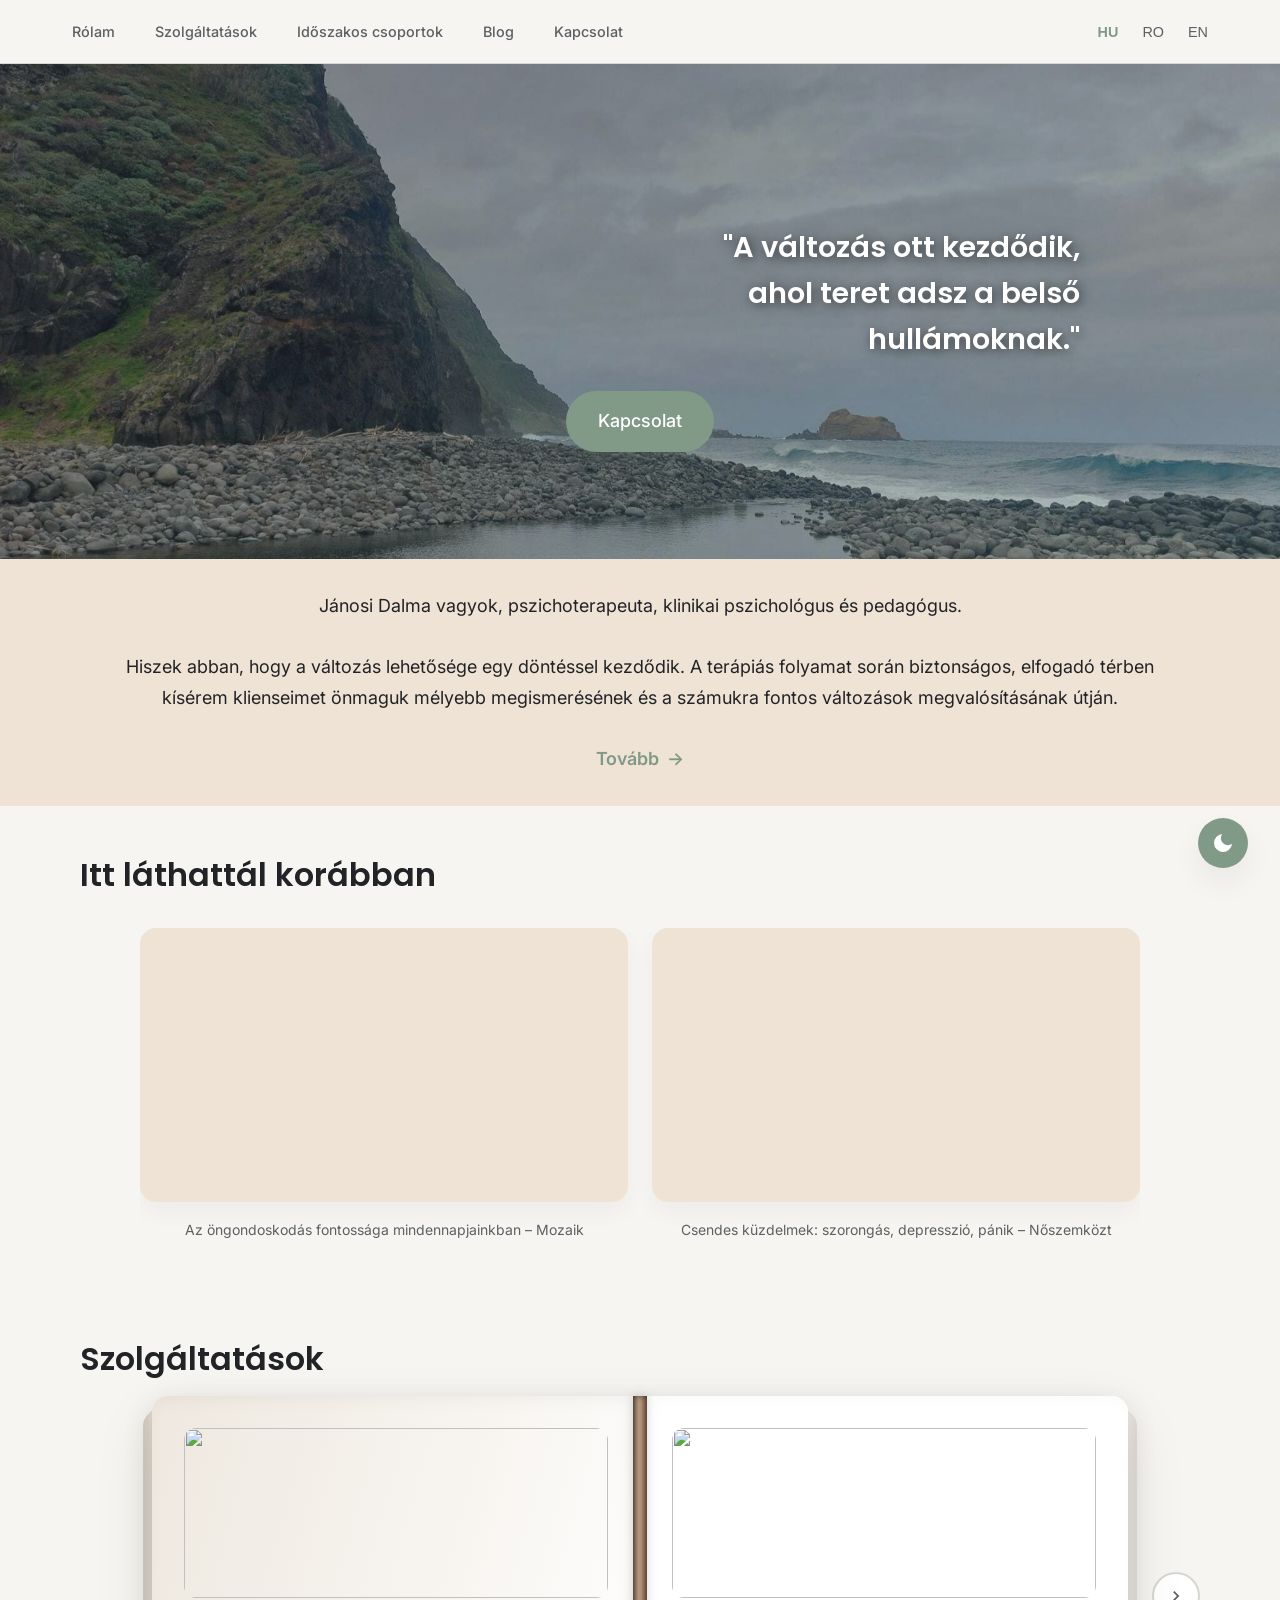
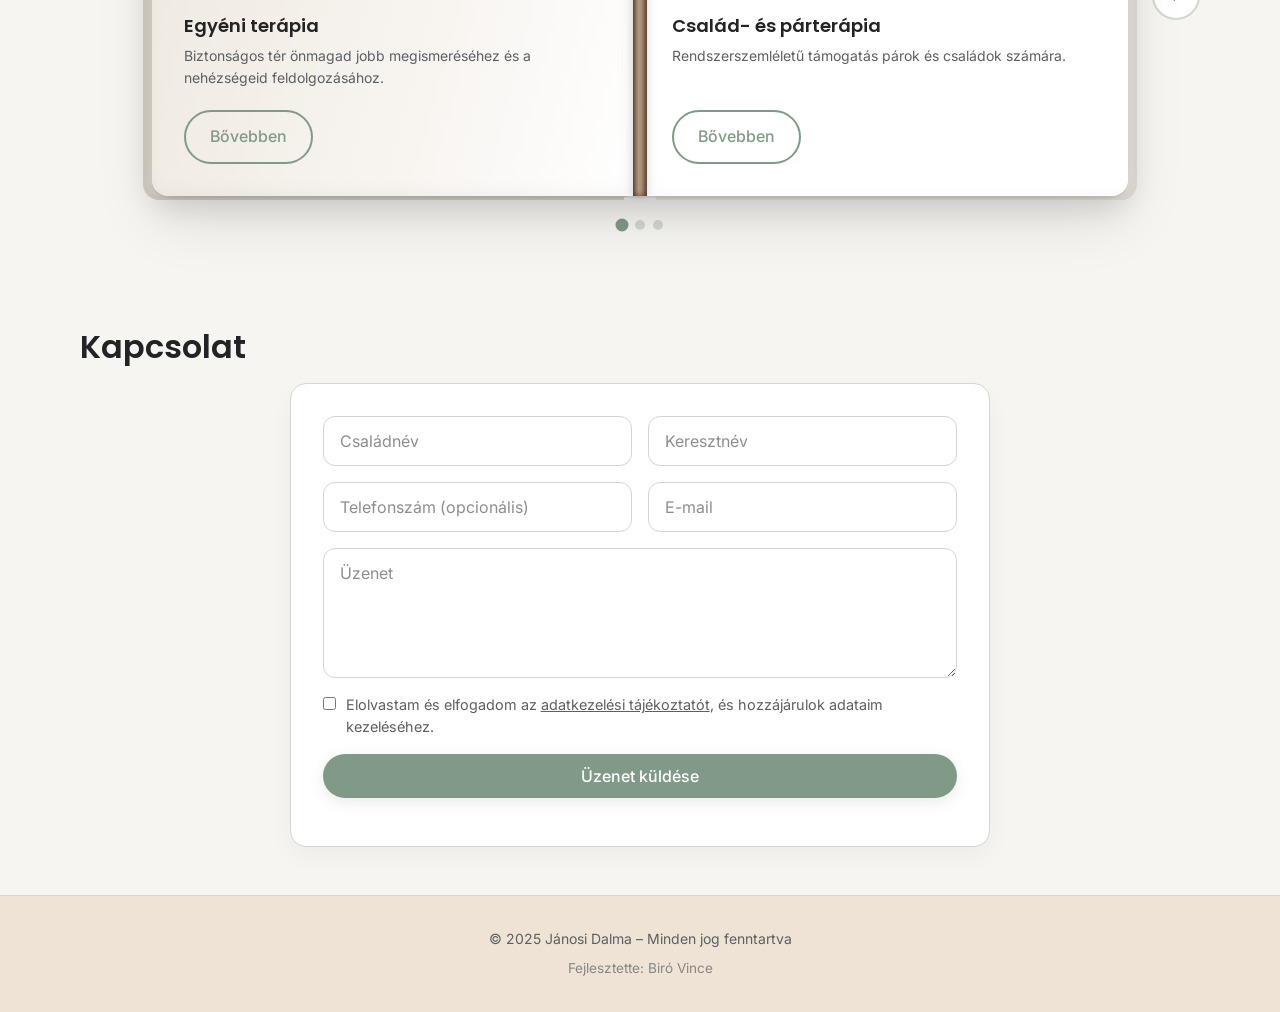
==== commit c8825b02: "feat: GDPR hozzájárulás és Formspree integráció - Formspree váltás EmailJS helyett (endpoint: mykqrd" ====
--- a/index.html
+++ b/index.html
@@ -9,7 +9,6 @@
   
   <!-- Resource Hints for Performance -->
   <link rel="dns-prefetch" href="https://fonts.googleapis.com">
-  <link rel="dns-prefetch" href="https://cdn.jsdelivr.net">
   <link rel="preconnect" href="https://fonts.googleapis.com" crossorigin>
   <link rel="preconnect" href="https://fonts.gstatic.com" crossorigin>
   
@@ -226,6 +225,13 @@
       </div>
 
       <div class="form-row">
+        <label class="gdpr-consent">
+          <input type="checkbox" name="gdpr" required>
+          <span data-key="form_gdpr_consent">Elolvastam és elfogadom az <a href="adatkezeles.html" target="_blank">adatkezelési tájékoztatót</a>, és hozzájárulok adataim kezeléséhez.</span>
+        </label>
+      </div>
+
+      <div class="form-row">
         <button type="submit" class="btn btn-primary form-submit" data-key="form_submit">Üzenet küldése</button>
       </div>
 
--- a/css/main.css
+++ b/css/main.css
@@ -157,6 +157,65 @@
   text-justify: inter-word;
 }
 
+.left ul {
+  padding-left: 1.5rem;
+  margin: 0.75rem 0 1.5rem;
+}
+
+.left ul li {
+  font-size: 1.1rem;
+  line-height: 1.7;
+  margin-bottom: 0.4rem;
+}
+
+/* Adatkezelési tájékoztató */
+.privacy-content {
+  max-width: 780px;
+  margin: 0 auto;
+}
+
+.privacy-content h1 {
+  font-size: 2rem;
+  margin-bottom: 2rem;
+}
+
+.privacy-body h2 {
+  font-size: 1.2rem;
+  margin-top: 2rem;
+  margin-bottom: 0.5rem;
+  color: var(--text-heading);
+}
+
+.privacy-body p {
+  font-size: 1rem;
+  line-height: 1.75;
+  margin-bottom: 0.75rem;
+  color: var(--text-body);
+}
+
+.privacy-body ul {
+  padding-left: 1.5rem;
+  margin: 0.5rem 0 0.75rem;
+}
+
+.privacy-body ul li {
+  font-size: 1rem;
+  line-height: 1.7;
+  margin-bottom: 0.3rem;
+  color: var(--text-body);
+}
+
+.privacy-body a {
+  color: var(--color-primary);
+  text-decoration: underline;
+}
+
+.privacy-date {
+  margin-top: 2.5rem;
+  font-size: 0.9rem;
+  color: var(--text-muted);
+}
+
 /* Info-box h3 stílus */
 .info-box h3 {
   font-family: "Poppins", sans-serif;
@@ -192,7 +251,6 @@
 }
 
 .tv-appearances h2 {
-  text-align: center;
   margin-bottom: var(--spacing-lg);
 }
 
--- a/css/main.css
+++ b/css/main.css
@@ -157,6 +157,65 @@
   text-justify: inter-word;
 }
 
+.left ul {
+  padding-left: 1.5rem;
+  margin: 0.75rem 0 1.5rem;
+}
+
+.left ul li {
+  font-size: 1.1rem;
+  line-height: 1.7;
+  margin-bottom: 0.4rem;
+}
+
+/* Adatkezelési tájékoztató */
+.privacy-content {
+  max-width: 780px;
+  margin: 0 auto;
+}
+
+.privacy-content h1 {
+  font-size: 2rem;
+  margin-bottom: 2rem;
+}
+
+.privacy-body h2 {
+  font-size: 1.2rem;
+  margin-top: 2rem;
+  margin-bottom: 0.5rem;
+  color: var(--text-heading);
+}
+
+.privacy-body p {
+  font-size: 1rem;
+  line-height: 1.75;
+  margin-bottom: 0.75rem;
+  color: var(--text-body);
+}
+
+.privacy-body ul {
+  padding-left: 1.5rem;
+  margin: 0.5rem 0 0.75rem;
+}
+
+.privacy-body ul li {
+  font-size: 1rem;
+  line-height: 1.7;
+  margin-bottom: 0.3rem;
+  color: var(--text-body);
+}
+
+.privacy-body a {
+  color: var(--color-primary);
+  text-decoration: underline;
+}
+
+.privacy-date {
+  margin-top: 2.5rem;
+  font-size: 0.9rem;
+  color: var(--text-muted);
+}
+
 /* Info-box h3 stílus */
 .info-box h3 {
   font-family: "Poppins", sans-serif;
@@ -192,7 +251,6 @@
 }
 
 .tv-appearances h2 {
-  text-align: center;
   margin-bottom: var(--spacing-lg);
 }
 
